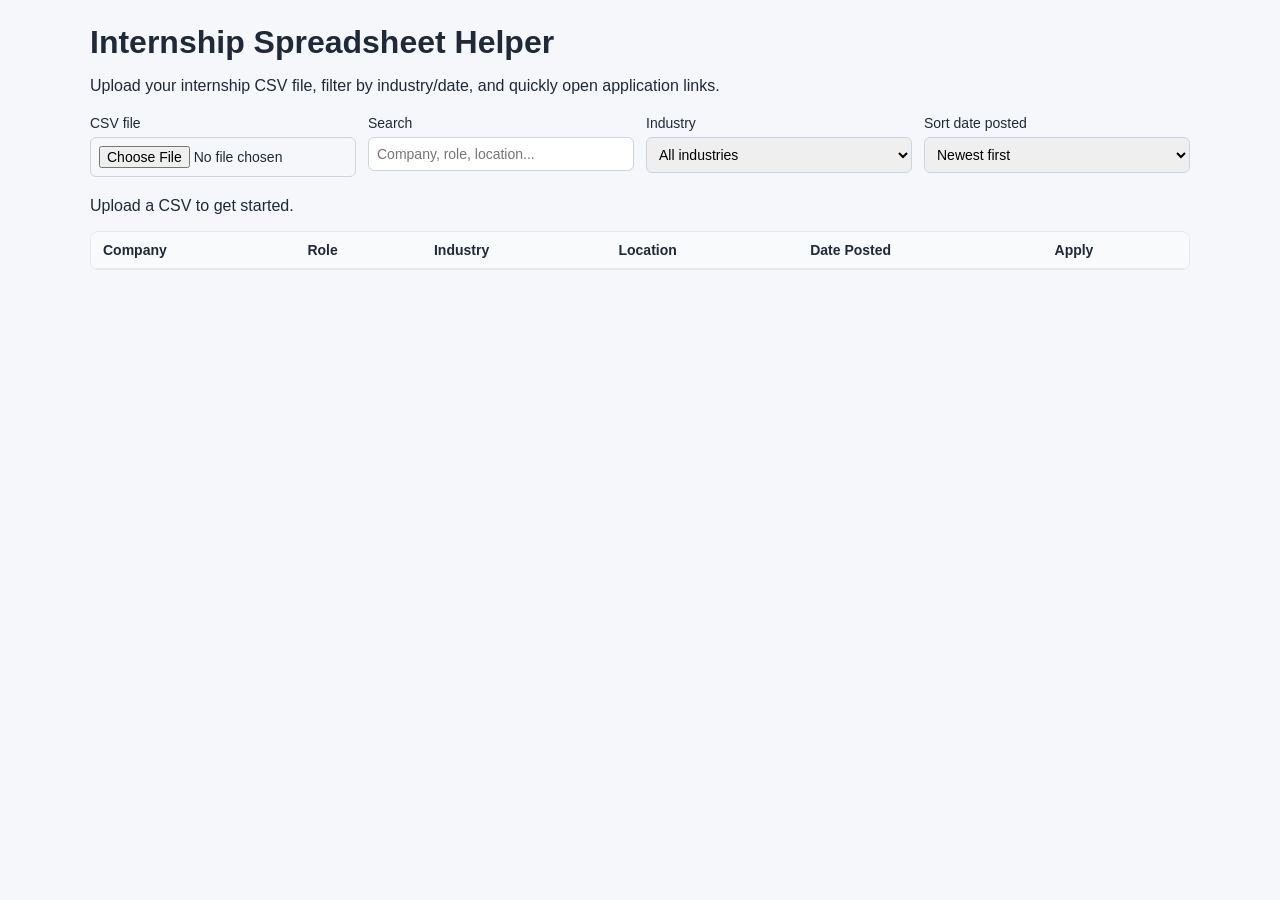
==== index.html @ 4d642ec1 "Build internship CSV filtering web app" ====
<!DOCTYPE html>
<html lang="en">
<head>
  <meta charset="UTF-8">
  <meta name="viewport" content="width=device-width, initial-scale=1.0">
  <title>Internship Spreadsheet Helper</title>
  <link rel="stylesheet" href="styles.css">
</head>
<body>
  <main class="container">
    <h1>Internship Spreadsheet Helper</h1>
    <p>Upload your internship CSV file, filter by industry/date, and quickly open application links.</p>

    <section class="controls">
      <label>
        CSV file
        <input id="csvFile" type="file" accept=".csv,text/csv">
      </label>

      <label>
        Search
        <input id="searchInput" type="text" placeholder="Company, role, location...">
      </label>

      <label>
        Industry
        <select id="industryFilter">
          <option value="">All industries</option>
        </select>
      </label>

      <label>
        Sort date posted
        <select id="dateSort">
          <option value="desc">Newest first</option>
          <option value="asc">Oldest first</option>
        </select>
      </label>
    </section>

    <p id="status" class="status">Upload a CSV to get started.</p>

    <section class="table-wrapper">
      <table id="resultsTable">
        <thead>
          <tr>
            <th>Company</th>
            <th>Role</th>
            <th>Industry</th>
            <th>Location</th>
            <th>Date Posted</th>
            <th>Apply</th>
          </tr>
        </thead>
        <tbody></tbody>
      </table>
    </section>
  </main>

  <script src="app.js"></script>
</body>
</html>
---- styles.css ----
:root {
  color-scheme: light;
  font-family: Arial, sans-serif;
}

body {
  margin: 0;
  background: #f5f7fb;
  color: #1f2937;
}

.container {
  max-width: 1100px;
  margin: 0 auto;
  padding: 24px;
}

h1 {
  margin: 0 0 8px;
}

.controls {
  display: grid;
  grid-template-columns: repeat(auto-fit, minmax(200px, 1fr));
  gap: 12px;
  margin: 20px 0;
}

label {
  display: flex;
  flex-direction: column;
  gap: 6px;
  font-size: 14px;
}

input,
select {
  padding: 8px;
  border-radius: 6px;
  border: 1px solid #cbd5e1;
  font-size: 14px;
}

.status {
  margin: 10px 0 16px;
}

.table-wrapper {
  overflow-x: auto;
  background: #fff;
  border-radius: 8px;
  border: 1px solid #e5e7eb;
}

table {
  width: 100%;
  border-collapse: collapse;
}

th,
td {
  text-align: left;
  padding: 10px 12px;
  border-bottom: 1px solid #e5e7eb;
  font-size: 14px;
}

th {
  background: #f8fafc;
  font-weight: 600;
}

a {
  color: #2563eb;
  text-decoration: none;
}

a:hover {
  text-decoration: underline;
}
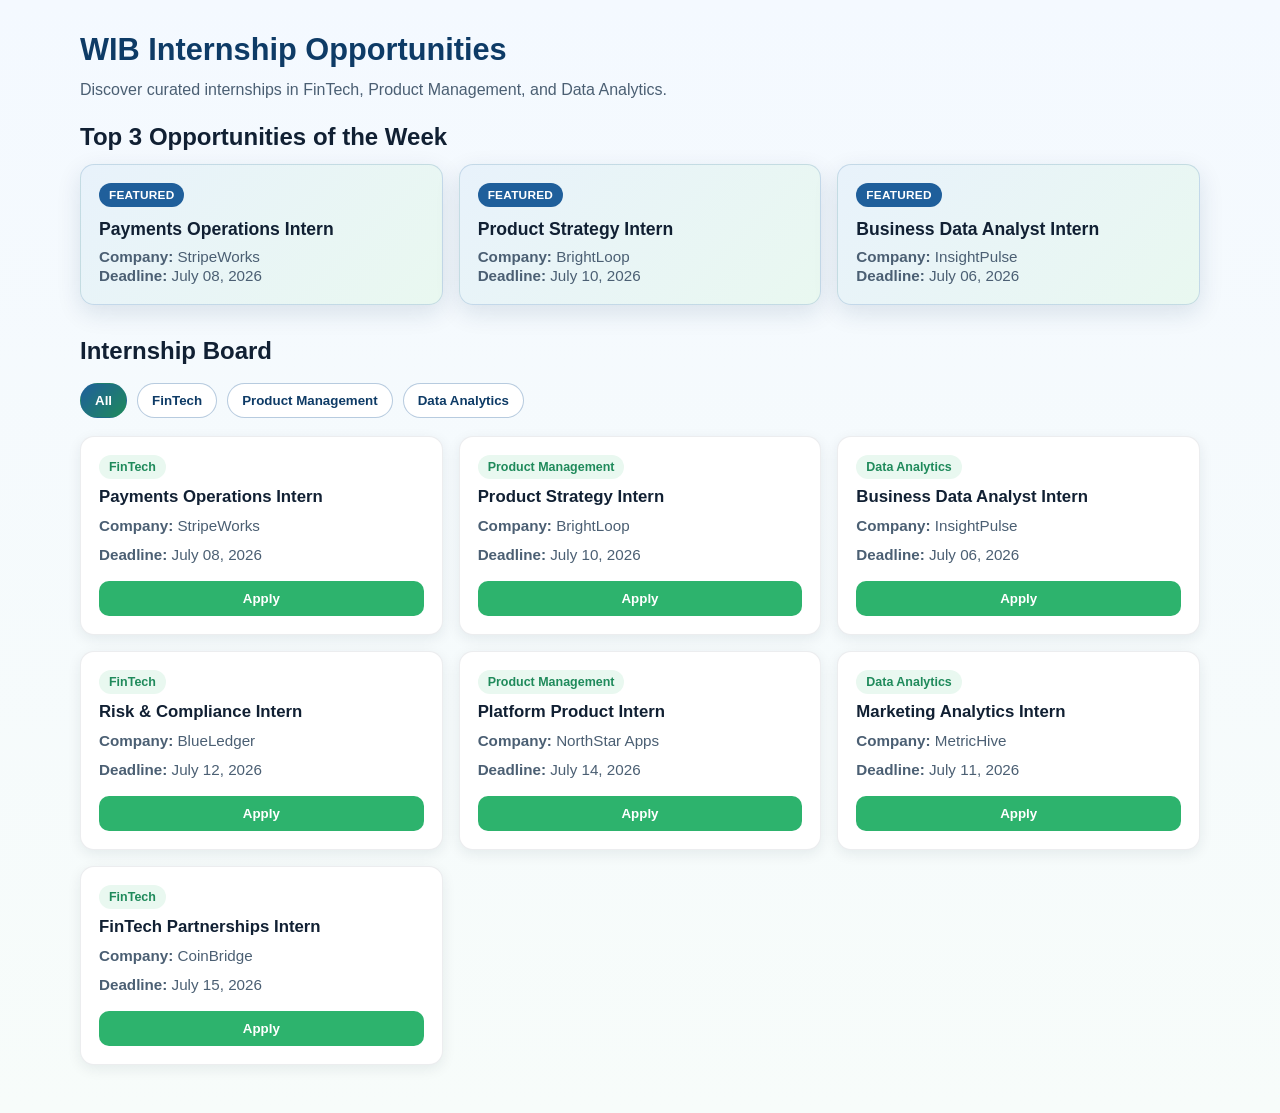
==== commit fa0c33f1: "Add single-file WIB internship board prototype" ====
--- a/index.html
+++ b/index.html
@@ -1,62 +1,287 @@
 <!DOCTYPE html>
 <html lang="en">
 <head>
-  <meta charset="UTF-8">
-  <meta name="viewport" content="width=device-width, initial-scale=1.0">
-  <title>Internship Spreadsheet Helper</title>
-  <link rel="stylesheet" href="styles.css">
+  <meta charset="UTF-8" />
+  <meta name="viewport" content="width=device-width, initial-scale=1.0" />
+  <title>WIB Internship Opportunities</title>
+  <style>
+    :root {
+      --blue-900: #0e3b66;
+      --blue-700: #1f5f9b;
+      --blue-100: #e8f2fb;
+      --green-700: #1f8a5b;
+      --green-500: #2db36d;
+      --green-100: #e9f8f0;
+      --text-900: #112033;
+      --text-600: #4b5f73;
+      --white: #ffffff;
+      --shadow: 0 8px 24px rgba(13, 53, 90, 0.12);
+      --radius: 14px;
+    }
+
+    * {
+      box-sizing: border-box;
+    }
+
+    body {
+      margin: 0;
+      font-family: "Inter", "Segoe UI", Roboto, Arial, sans-serif;
+      color: var(--text-900);
+      background: linear-gradient(180deg, #f4f9ff 0%, #f7fcfa 100%);
+    }
+
+    .container {
+      width: min(1120px, 92%);
+      margin: 0 auto;
+      padding: 32px 0 48px;
+    }
+
+    h1, h2 {
+      margin: 0 0 12px;
+      line-height: 1.2;
+    }
+
+    h1 {
+      font-size: clamp(1.8rem, 2.4vw, 2.4rem);
+      color: var(--blue-900);
+    }
+
+    .subtitle {
+      margin: 0 0 24px;
+      color: var(--text-600);
+    }
+
+    .featured {
+      margin-bottom: 32px;
+    }
+
+    .featured-grid {
+      display: grid;
+      grid-template-columns: repeat(3, minmax(0, 1fr));
+      gap: 16px;
+    }
+
+    .featured-card {
+      background: linear-gradient(135deg, var(--blue-100) 0%, var(--green-100) 100%);
+      border: 1px solid rgba(31, 95, 155, 0.18);
+      border-radius: var(--radius);
+      padding: 18px;
+      box-shadow: var(--shadow);
+    }
+
+    .badge {
+      display: inline-block;
+      font-size: 0.74rem;
+      font-weight: 700;
+      letter-spacing: 0.02em;
+      text-transform: uppercase;
+      background: var(--blue-700);
+      color: var(--white);
+      padding: 5px 10px;
+      border-radius: 999px;
+      margin-bottom: 12px;
+    }
+
+    .featured-card h3 {
+      margin: 0 0 8px;
+      font-size: 1.1rem;
+    }
+
+    .meta {
+      margin: 2px 0;
+      color: var(--text-600);
+      font-size: 0.95rem;
+    }
+
+    .board-controls {
+      display: flex;
+      flex-wrap: wrap;
+      gap: 10px;
+      margin: 18px 0 18px;
+    }
+
+    .filter-btn {
+      border: 1px solid rgba(31, 95, 155, 0.32);
+      background: var(--white);
+      color: var(--blue-900);
+      border-radius: 999px;
+      padding: 9px 14px;
+      font-weight: 600;
+      cursor: pointer;
+      transition: 0.2s ease;
+    }
+
+    .filter-btn:hover {
+      border-color: var(--green-700);
+      transform: translateY(-1px);
+    }
+
+    .filter-btn.active {
+      background: linear-gradient(135deg, var(--blue-700), var(--green-700));
+      color: var(--white);
+      border-color: transparent;
+    }
+
+    .jobs-grid {
+      display: grid;
+      grid-template-columns: repeat(3, minmax(0, 1fr));
+      gap: 16px;
+    }
+
+    .job-card {
+      background: var(--white);
+      border-radius: var(--radius);
+      border: 1px solid rgba(17, 32, 51, 0.08);
+      box-shadow: 0 4px 14px rgba(17, 32, 51, 0.08);
+      padding: 18px;
+      display: flex;
+      flex-direction: column;
+      gap: 8px;
+    }
+
+    .job-card h3 {
+      margin: 0;
+      font-size: 1.05rem;
+    }
+
+    .category {
+      display: inline-block;
+      align-self: flex-start;
+      background: var(--green-100);
+      color: var(--green-700);
+      border-radius: 999px;
+      font-size: 0.78rem;
+      padding: 5px 10px;
+      font-weight: 700;
+    }
+
+    .apply-btn {
+      margin-top: 8px;
+      border: none;
+      border-radius: 10px;
+      background: var(--green-500);
+      color: var(--white);
+      padding: 10px 14px;
+      font-weight: 700;
+      cursor: pointer;
+      transition: 0.2s ease;
+    }
+
+    .apply-btn:hover {
+      background: var(--green-700);
+      transform: translateY(-1px);
+    }
+
+    .empty-state {
+      grid-column: 1 / -1;
+      background: var(--white);
+      border: 1px dashed rgba(17, 32, 51, 0.2);
+      border-radius: var(--radius);
+      padding: 20px;
+      color: var(--text-600);
+      text-align: center;
+    }
+
+    @media (max-width: 980px) {
+      .featured-grid, .jobs-grid {
+        grid-template-columns: repeat(2, minmax(0, 1fr));
+      }
+    }
+
+    @media (max-width: 680px) {
+      .container {
+        padding-top: 24px;
+      }
+
+      .featured-grid, .jobs-grid {
+        grid-template-columns: 1fr;
+      }
+    }
+  </style>
 </head>
 <body>
   <main class="container">
-    <h1>Internship Spreadsheet Helper</h1>
-    <p>Upload your internship CSV file, filter by industry/date, and quickly open application links.</p>
-
-    <section class="controls">
-      <label>
-        CSV file
-        <input id="csvFile" type="file" accept=".csv,text/csv">
-      </label>
-
-      <label>
-        Search
-        <input id="searchInput" type="text" placeholder="Company, role, location...">
-      </label>
-
-      <label>
-        Industry
-        <select id="industryFilter">
-          <option value="">All industries</option>
-        </select>
-      </label>
-
-      <label>
-        Sort date posted
-        <select id="dateSort">
-          <option value="desc">Newest first</option>
-          <option value="asc">Oldest first</option>
-        </select>
-      </label>
+    <header>
+      <h1>WIB Internship Opportunities</h1>
+      <p class="subtitle">Discover curated internships in FinTech, Product Management, and Data Analytics.</p>
+    </header>
+
+    <section class="featured">
+      <h2>Top 3 Opportunities of the Week</h2>
+      <div id="featuredJobs" class="featured-grid"></div>
     </section>
 
-    <p id="status" class="status">Upload a CSV to get started.</p>
-
-    <section class="table-wrapper">
-      <table id="resultsTable">
-        <thead>
-          <tr>
-            <th>Company</th>
-            <th>Role</th>
-            <th>Industry</th>
-            <th>Location</th>
-            <th>Date Posted</th>
-            <th>Apply</th>
-          </tr>
-        </thead>
-        <tbody></tbody>
-      </table>
+    <section>
+      <h2>Internship Board</h2>
+      <div class="board-controls" id="filters">
+        <button class="filter-btn active" data-filter="All">All</button>
+        <button class="filter-btn" data-filter="FinTech">FinTech</button>
+        <button class="filter-btn" data-filter="Product Management">Product Management</button>
+        <button class="filter-btn" data-filter="Data Analytics">Data Analytics</button>
+      </div>
+      <div id="jobsList" class="jobs-grid"></div>
     </section>
   </main>
 
-  <script src="app.js"></script>
+  <script>
+    const internshipJobs = [
+      { title: "Payments Operations Intern", company: "StripeWorks", category: "FinTech", deadline: "July 08, 2026", featured: true },
+      { title: "Product Strategy Intern", company: "BrightLoop", category: "Product Management", deadline: "July 10, 2026", featured: true },
+      { title: "Business Data Analyst Intern", company: "InsightPulse", category: "Data Analytics", deadline: "July 06, 2026", featured: true },
+      { title: "Risk & Compliance Intern", company: "BlueLedger", category: "FinTech", deadline: "July 12, 2026", featured: false },
+      { title: "Platform Product Intern", company: "NorthStar Apps", category: "Product Management", deadline: "July 14, 2026", featured: false },
+      { title: "Marketing Analytics Intern", company: "MetricHive", category: "Data Analytics", deadline: "July 11, 2026", featured: false },
+      { title: "FinTech Partnerships Intern", company: "CoinBridge", category: "FinTech", deadline: "July 15, 2026", featured: false }
+    ];
+
+    const featuredJobsEl = document.getElementById("featuredJobs");
+    const jobsListEl = document.getElementById("jobsList");
+    const filterContainer = document.getElementById("filters");
+
+    function renderFeaturedJobs() {
+      const featured = internshipJobs.filter((job) => job.featured).slice(0, 3);
+      featuredJobsEl.innerHTML = featured.map((job) => `
+        <article class="featured-card">
+          <span class="badge">Featured</span>
+          <h3>${job.title}</h3>
+          <p class="meta"><strong>Company:</strong> ${job.company}</p>
+          <p class="meta"><strong>Deadline:</strong> ${job.deadline}</p>
+        </article>
+      `).join("");
+    }
+
+    function renderJobs(category = "All") {
+      const visibleJobs = category === "All"
+        ? internshipJobs
+        : internshipJobs.filter((job) => job.category === category);
+
+      if (visibleJobs.length === 0) {
+        jobsListEl.innerHTML = '<div class="empty-state">No opportunities found in this category yet.</div>';
+        return;
+      }
+
+      jobsListEl.innerHTML = visibleJobs.map((job) => `
+        <article class="job-card">
+          <span class="category">${job.category}</span>
+          <h3>${job.title}</h3>
+          <p class="meta"><strong>Company:</strong> ${job.company}</p>
+          <p class="meta"><strong>Deadline:</strong> ${job.deadline}</p>
+          <button class="apply-btn" type="button">Apply</button>
+        </article>
+      `).join("");
+    }
+
+    filterContainer.addEventListener("click", (event) => {
+      const button = event.target.closest(".filter-btn");
+      if (!button) return;
+
+      document.querySelectorAll(".filter-btn").forEach((btn) => btn.classList.remove("active"));
+      button.classList.add("active");
+      renderJobs(button.dataset.filter);
+    });
+
+    renderFeaturedJobs();
+    renderJobs();
+  </script>
 </body>
 </html>
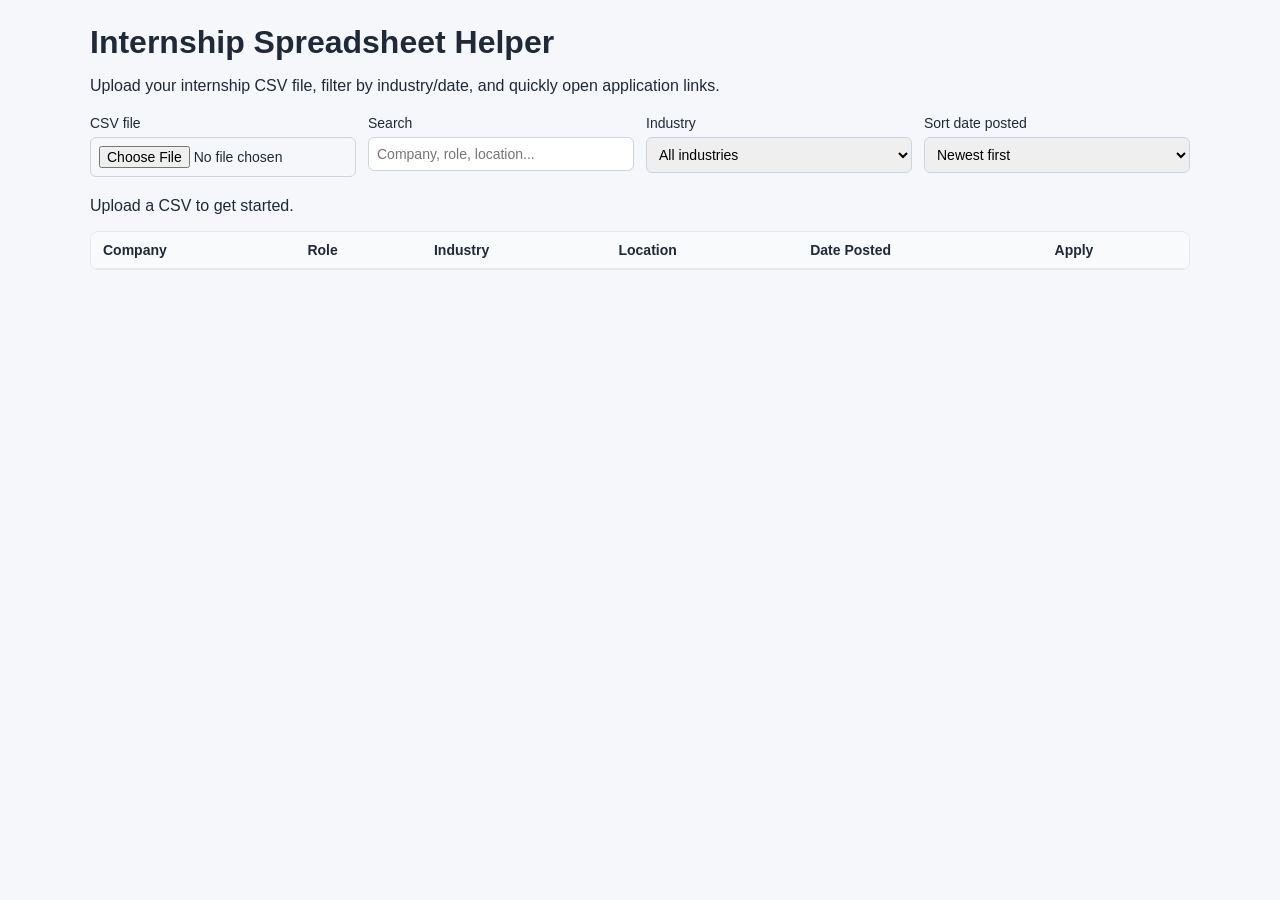
==== commit 3ac0f3a1: "Merge pull request #1 from hannahskyg/copilot/process-internship-csv-file Add CSV-driven internship " ====
--- a/index.html
+++ b/index.html
@@ -1,287 +1,62 @@
 <!DOCTYPE html>
 <html lang="en">
 <head>
-  <meta charset="UTF-8" />
-  <meta name="viewport" content="width=device-width, initial-scale=1.0" />
-  <title>WIB Internship Opportunities</title>
-  <style>
-    :root {
-      --blue-900: #0e3b66;
-      --blue-700: #1f5f9b;
-      --blue-100: #e8f2fb;
-      --green-700: #1f8a5b;
-      --green-500: #2db36d;
-      --green-100: #e9f8f0;
-      --text-900: #112033;
-      --text-600: #4b5f73;
-      --white: #ffffff;
-      --shadow: 0 8px 24px rgba(13, 53, 90, 0.12);
-      --radius: 14px;
-    }
-
-    * {
-      box-sizing: border-box;
-    }
-
-    body {
-      margin: 0;
-      font-family: "Inter", "Segoe UI", Roboto, Arial, sans-serif;
-      color: var(--text-900);
-      background: linear-gradient(180deg, #f4f9ff 0%, #f7fcfa 100%);
-    }
-
-    .container {
-      width: min(1120px, 92%);
-      margin: 0 auto;
-      padding: 32px 0 48px;
-    }
-
-    h1, h2 {
-      margin: 0 0 12px;
-      line-height: 1.2;
-    }
-
-    h1 {
-      font-size: clamp(1.8rem, 2.4vw, 2.4rem);
-      color: var(--blue-900);
-    }
-
-    .subtitle {
-      margin: 0 0 24px;
-      color: var(--text-600);
-    }
-
-    .featured {
-      margin-bottom: 32px;
-    }
-
-    .featured-grid {
-      display: grid;
-      grid-template-columns: repeat(3, minmax(0, 1fr));
-      gap: 16px;
-    }
-
-    .featured-card {
-      background: linear-gradient(135deg, var(--blue-100) 0%, var(--green-100) 100%);
-      border: 1px solid rgba(31, 95, 155, 0.18);
-      border-radius: var(--radius);
-      padding: 18px;
-      box-shadow: var(--shadow);
-    }
-
-    .badge {
-      display: inline-block;
-      font-size: 0.74rem;
-      font-weight: 700;
-      letter-spacing: 0.02em;
-      text-transform: uppercase;
-      background: var(--blue-700);
-      color: var(--white);
-      padding: 5px 10px;
-      border-radius: 999px;
-      margin-bottom: 12px;
-    }
-
-    .featured-card h3 {
-      margin: 0 0 8px;
-      font-size: 1.1rem;
-    }
-
-    .meta {
-      margin: 2px 0;
-      color: var(--text-600);
-      font-size: 0.95rem;
-    }
-
-    .board-controls {
-      display: flex;
-      flex-wrap: wrap;
-      gap: 10px;
-      margin: 18px 0 18px;
-    }
-
-    .filter-btn {
-      border: 1px solid rgba(31, 95, 155, 0.32);
-      background: var(--white);
-      color: var(--blue-900);
-      border-radius: 999px;
-      padding: 9px 14px;
-      font-weight: 600;
-      cursor: pointer;
-      transition: 0.2s ease;
-    }
-
-    .filter-btn:hover {
-      border-color: var(--green-700);
-      transform: translateY(-1px);
-    }
-
-    .filter-btn.active {
-      background: linear-gradient(135deg, var(--blue-700), var(--green-700));
-      color: var(--white);
-      border-color: transparent;
-    }
-
-    .jobs-grid {
-      display: grid;
-      grid-template-columns: repeat(3, minmax(0, 1fr));
-      gap: 16px;
-    }
-
-    .job-card {
-      background: var(--white);
-      border-radius: var(--radius);
-      border: 1px solid rgba(17, 32, 51, 0.08);
-      box-shadow: 0 4px 14px rgba(17, 32, 51, 0.08);
-      padding: 18px;
-      display: flex;
-      flex-direction: column;
-      gap: 8px;
-    }
-
-    .job-card h3 {
-      margin: 0;
-      font-size: 1.05rem;
-    }
-
-    .category {
-      display: inline-block;
-      align-self: flex-start;
-      background: var(--green-100);
-      color: var(--green-700);
-      border-radius: 999px;
-      font-size: 0.78rem;
-      padding: 5px 10px;
-      font-weight: 700;
-    }
-
-    .apply-btn {
-      margin-top: 8px;
-      border: none;
-      border-radius: 10px;
-      background: var(--green-500);
-      color: var(--white);
-      padding: 10px 14px;
-      font-weight: 700;
-      cursor: pointer;
-      transition: 0.2s ease;
-    }
-
-    .apply-btn:hover {
-      background: var(--green-700);
-      transform: translateY(-1px);
-    }
-
-    .empty-state {
-      grid-column: 1 / -1;
-      background: var(--white);
-      border: 1px dashed rgba(17, 32, 51, 0.2);
-      border-radius: var(--radius);
-      padding: 20px;
-      color: var(--text-600);
-      text-align: center;
-    }
-
-    @media (max-width: 980px) {
-      .featured-grid, .jobs-grid {
-        grid-template-columns: repeat(2, minmax(0, 1fr));
-      }
-    }
-
-    @media (max-width: 680px) {
-      .container {
-        padding-top: 24px;
-      }
-
-      .featured-grid, .jobs-grid {
-        grid-template-columns: 1fr;
-      }
-    }
-  </style>
+  <meta charset="UTF-8">
+  <meta name="viewport" content="width=device-width, initial-scale=1.0">
+  <title>Internship Spreadsheet Helper</title>
+  <link rel="stylesheet" href="styles.css">
 </head>
 <body>
   <main class="container">
-    <header>
-      <h1>WIB Internship Opportunities</h1>
-      <p class="subtitle">Discover curated internships in FinTech, Product Management, and Data Analytics.</p>
-    </header>
+    <h1>Internship Spreadsheet Helper</h1>
+    <p>Upload your internship CSV file, filter by industry/date, and quickly open application links.</p>
 
-    <section class="featured">
-      <h2>Top 3 Opportunities of the Week</h2>
-      <div id="featuredJobs" class="featured-grid"></div>
+    <section class="controls">
+      <label>
+        CSV file
+        <input id="csvFile" type="file" accept=".csv,text/csv">
+      </label>
+
+      <label>
+        Search
+        <input id="searchInput" type="text" placeholder="Company, role, location...">
+      </label>
+
+      <label>
+        Industry
+        <select id="industryFilter">
+          <option value="">All industries</option>
+        </select>
+      </label>
+
+      <label>
+        Sort date posted
+        <select id="dateSort">
+          <option value="desc">Newest first</option>
+          <option value="asc">Oldest first</option>
+        </select>
+      </label>
     </section>
 
-    <section>
-      <h2>Internship Board</h2>
-      <div class="board-controls" id="filters">
-        <button class="filter-btn active" data-filter="All">All</button>
-        <button class="filter-btn" data-filter="FinTech">FinTech</button>
-        <button class="filter-btn" data-filter="Product Management">Product Management</button>
-        <button class="filter-btn" data-filter="Data Analytics">Data Analytics</button>
-      </div>
-      <div id="jobsList" class="jobs-grid"></div>
+    <p id="status" class="status">Upload a CSV to get started.</p>
+
+    <section class="table-wrapper">
+      <table id="resultsTable">
+        <thead>
+          <tr>
+            <th>Company</th>
+            <th>Role</th>
+            <th>Industry</th>
+            <th>Location</th>
+            <th>Date Posted</th>
+            <th>Apply</th>
+          </tr>
+        </thead>
+        <tbody></tbody>
+      </table>
     </section>
   </main>
 
-  <script>
-    const internshipJobs = [
-      { title: "Payments Operations Intern", company: "StripeWorks", category: "FinTech", deadline: "July 08, 2026", featured: true },
-      { title: "Product Strategy Intern", company: "BrightLoop", category: "Product Management", deadline: "July 10, 2026", featured: true },
-      { title: "Business Data Analyst Intern", company: "InsightPulse", category: "Data Analytics", deadline: "July 06, 2026", featured: true },
-      { title: "Risk & Compliance Intern", company: "BlueLedger", category: "FinTech", deadline: "July 12, 2026", featured: false },
-      { title: "Platform Product Intern", company: "NorthStar Apps", category: "Product Management", deadline: "July 14, 2026", featured: false },
-      { title: "Marketing Analytics Intern", company: "MetricHive", category: "Data Analytics", deadline: "July 11, 2026", featured: false },
-      { title: "FinTech Partnerships Intern", company: "CoinBridge", category: "FinTech", deadline: "July 15, 2026", featured: false }
-    ];
-
-    const featuredJobsEl = document.getElementById("featuredJobs");
-    const jobsListEl = document.getElementById("jobsList");
-    const filterContainer = document.getElementById("filters");
-
-    function renderFeaturedJobs() {
-      const featured = internshipJobs.filter((job) => job.featured).slice(0, 3);
-      featuredJobsEl.innerHTML = featured.map((job) => `
-        <article class="featured-card">
-          <span class="badge">Featured</span>
-          <h3>${job.title}</h3>
-          <p class="meta"><strong>Company:</strong> ${job.company}</p>
-          <p class="meta"><strong>Deadline:</strong> ${job.deadline}</p>
-        </article>
-      `).join("");
-    }
-
-    function renderJobs(category = "All") {
-      const visibleJobs = category === "All"
-        ? internshipJobs
-        : internshipJobs.filter((job) => job.category === category);
-
-      if (visibleJobs.length === 0) {
-        jobsListEl.innerHTML = '<div class="empty-state">No opportunities found in this category yet.</div>';
-        return;
-      }
-
-      jobsListEl.innerHTML = visibleJobs.map((job) => `
-        <article class="job-card">
-          <span class="category">${job.category}</span>
-          <h3>${job.title}</h3>
-          <p class="meta"><strong>Company:</strong> ${job.company}</p>
-          <p class="meta"><strong>Deadline:</strong> ${job.deadline}</p>
-          <button class="apply-btn" type="button">Apply</button>
-        </article>
-      `).join("");
-    }
-
-    filterContainer.addEventListener("click", (event) => {
-      const button = event.target.closest(".filter-btn");
-      if (!button) return;
-
-      document.querySelectorAll(".filter-btn").forEach((btn) => btn.classList.remove("active"));
-      button.classList.add("active");
-      renderJobs(button.dataset.filter);
-    });
-
-    renderFeaturedJobs();
-    renderJobs();
-  </script>
+  <script src="app.js"></script>
 </body>
 </html>
--- a/styles.css
+++ b/styles.css
@@ -0,0 +1,80 @@
+:root {
+  color-scheme: light;
+  font-family: Arial, sans-serif;
+}
+
+body {
+  margin: 0;
+  background: #f5f7fb;
+  color: #1f2937;
+}
+
+.container {
+  max-width: 1100px;
+  margin: 0 auto;
+  padding: 24px;
+}
+
+h1 {
+  margin: 0 0 8px;
+}
+
+.controls {
+  display: grid;
+  grid-template-columns: repeat(auto-fit, minmax(200px, 1fr));
+  gap: 12px;
+  margin: 20px 0;
+}
+
+label {
+  display: flex;
+  flex-direction: column;
+  gap: 6px;
+  font-size: 14px;
+}
+
+input,
+select {
+  padding: 8px;
+  border-radius: 6px;
+  border: 1px solid #cbd5e1;
+  font-size: 14px;
+}
+
+.status {
+  margin: 10px 0 16px;
+}
+
+.table-wrapper {
+  overflow-x: auto;
+  background: #fff;
+  border-radius: 8px;
+  border: 1px solid #e5e7eb;
+}
+
+table {
+  width: 100%;
+  border-collapse: collapse;
+}
+
+th,
+td {
+  text-align: left;
+  padding: 10px 12px;
+  border-bottom: 1px solid #e5e7eb;
+  font-size: 14px;
+}
+
+th {
+  background: #f8fafc;
+  font-weight: 600;
+}
+
+a {
+  color: #2563eb;
+  text-decoration: none;
+}
+
+a:hover {
+  text-decoration: underline;
+}
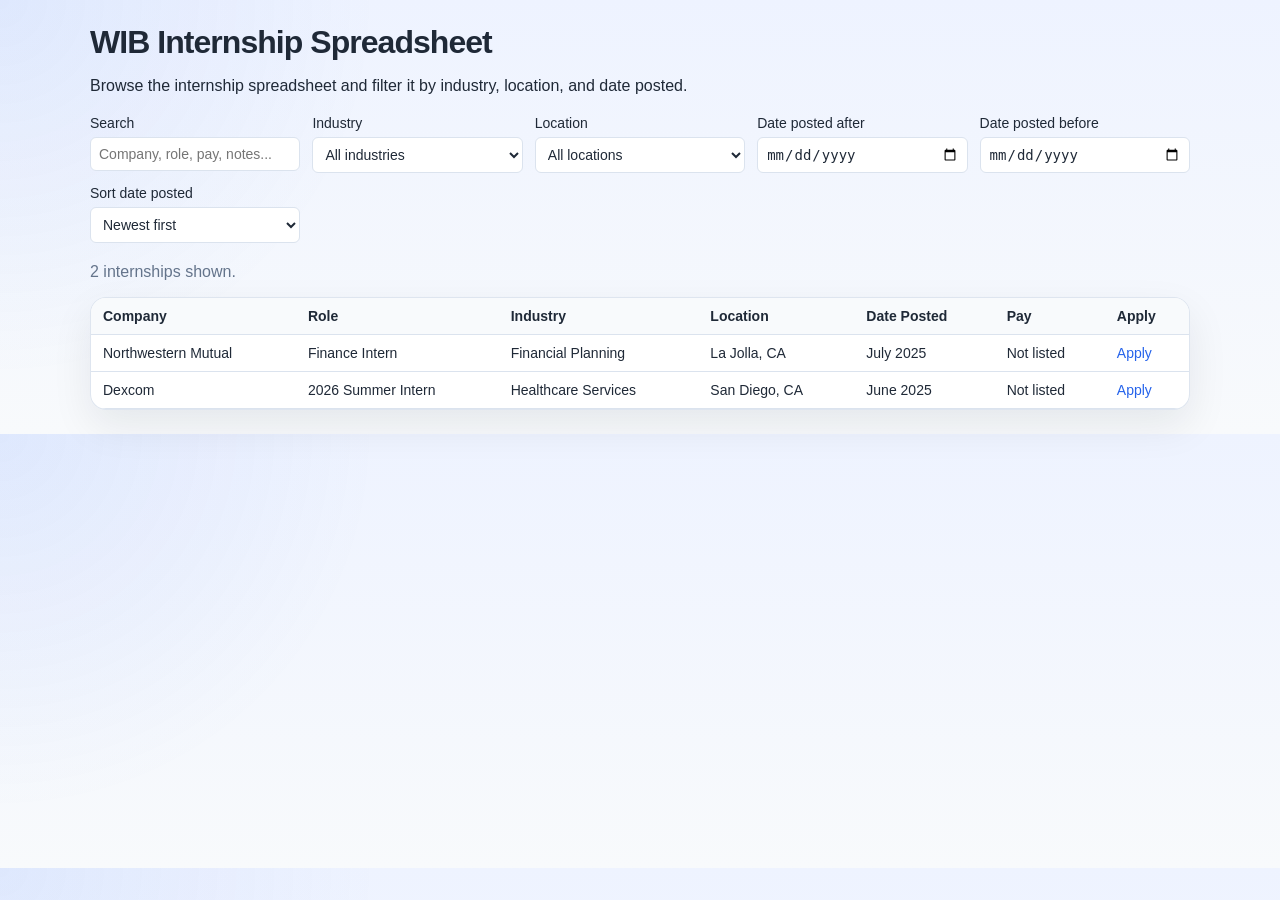
==== commit 60acded2: "demo of WIB possible spreadsheet" ====
--- a/index.html
+++ b/index.html
@@ -3,23 +3,18 @@
 <head>
   <meta charset="UTF-8">
   <meta name="viewport" content="width=device-width, initial-scale=1.0">
-  <title>Internship Spreadsheet Helper</title>
+  <title>Internship Spreadsheet</title>
   <link rel="stylesheet" href="styles.css">
 </head>
 <body>
   <main class="container">
-    <h1>Internship Spreadsheet Helper</h1>
-    <p>Upload your internship CSV file, filter by industry/date, and quickly open application links.</p>
+    <h1>WIB Internship Spreadsheet</h1>
+    <p>Browse the internship spreadsheet and filter it by industry, location, and date posted.</p>
 
     <section class="controls">
       <label>
-        CSV file
-        <input id="csvFile" type="file" accept=".csv,text/csv">
-      </label>
-
-      <label>
         Search
-        <input id="searchInput" type="text" placeholder="Company, role, location...">
+        <input id="searchInput" type="text" placeholder="Company, role, pay, notes...">
       </label>
 
       <label>
@@ -27,6 +22,23 @@
         <select id="industryFilter">
           <option value="">All industries</option>
         </select>
+      </label>
+
+      <label>
+        Location
+        <select id="locationFilter">
+          <option value="">All locations</option>
+        </select>
+      </label>
+
+      <label>
+        Date posted after
+        <input id="dateAfterFilter" type="date">
+      </label>
+
+      <label>
+        Date posted before
+        <input id="dateBeforeFilter" type="date">
       </label>
 
       <label>
@@ -38,7 +50,7 @@
       </label>
     </section>
 
-    <p id="status" class="status">Upload a CSV to get started.</p>
+    <p id="status" class="status">Loading internship_spreadsheet.csv...</p>
 
     <section class="table-wrapper">
       <table id="resultsTable">
@@ -49,6 +61,7 @@
             <th>Industry</th>
             <th>Location</th>
             <th>Date Posted</th>
+            <th>Pay</th>
             <th>Apply</th>
           </tr>
         </thead>
--- a/styles.css
+++ b/styles.css
@@ -1,12 +1,21 @@
 :root {
   color-scheme: light;
-  font-family: Arial, sans-serif;
+  font-family: "Segoe UI", Arial, sans-serif;
+  --bg-start: #eef3ff;
+  --bg-end: #f8fafc;
+  --ink: #1f2937;
+  --muted: #64748b;
+  --card: rgba(255, 255, 255, 0.92);
+  --line: #dbe3ee;
+  --accent: #2563eb;
 }
 
 body {
   margin: 0;
-  background: #f5f7fb;
-  color: #1f2937;
+  background:
+    radial-gradient(circle at top left, rgba(37, 99, 235, 0.08), transparent 28%),
+    linear-gradient(180deg, var(--bg-start), var(--bg-end));
+  color: var(--ink);
 }
 
 .container {
@@ -17,11 +26,22 @@
 
 h1 {
   margin: 0 0 8px;
+  letter-spacing: -0.03em;
+}
+
+.section-heading h2 {
+  margin: 0 0 6px;
+  font-size: 1.1rem;
+}
+
+.section-heading p {
+  margin: 0;
+  color: var(--muted);
 }
 
 .controls {
   display: grid;
-  grid-template-columns: repeat(auto-fit, minmax(200px, 1fr));
+  grid-template-columns: repeat(auto-fit, minmax(180px, 1fr));
   gap: 12px;
   margin: 20px 0;
 }
@@ -33,23 +53,58 @@
   font-size: 14px;
 }
 
+textarea,
 input,
 select {
   padding: 8px;
   border-radius: 6px;
-  border: 1px solid #cbd5e1;
+  border: 1px solid var(--line);
   font-size: 14px;
+  background: #fff;
+  color: var(--ink);
 }
 
 .status {
   margin: 10px 0 16px;
+  color: var(--muted);
 }
 
 .table-wrapper {
   overflow-x: auto;
-  background: #fff;
-  border-radius: 8px;
-  border: 1px solid #e5e7eb;
+  background: rgba(255, 255, 255, 0.95);
+  border-radius: 16px;
+  border: 1px solid rgba(219, 227, 238, 0.9);
+  box-shadow: 0 16px 40px rgba(15, 23, 42, 0.08);
+}
+
+.admin-shell {
+  max-width: 900px;
+}
+
+.admin-panel {
+  margin-top: 20px;
+  padding: 18px;
+  background: var(--card);
+  border: 1px solid rgba(219, 227, 238, 0.9);
+  border-radius: 16px;
+  box-shadow: 0 16px 40px rgba(15, 23, 42, 0.08);
+}
+
+.admin-panel > label + label {
+  margin-top: 14px;
+}
+
+.admin-actions {
+  display: flex;
+  flex-wrap: wrap;
+  gap: 12px;
+  align-items: center;
+  margin: 14px 0;
+}
+
+.admin-link {
+  color: var(--accent);
+  font-weight: 600;
 }
 
 table {
@@ -61,8 +116,9 @@
 td {
   text-align: left;
   padding: 10px 12px;
-  border-bottom: 1px solid #e5e7eb;
+  border-bottom: 1px solid var(--line);
   font-size: 14px;
+  vertical-align: top;
 }
 
 th {
@@ -71,10 +127,20 @@
 }
 
 a {
-  color: #2563eb;
+  color: var(--accent);
   text-decoration: none;
 }
 
 a:hover {
   text-decoration: underline;
 }
+
+@media (max-width: 720px) {
+  .container {
+    padding: 16px;
+  }
+
+  .controls {
+    grid-template-columns: 1fr;
+  }
+}
